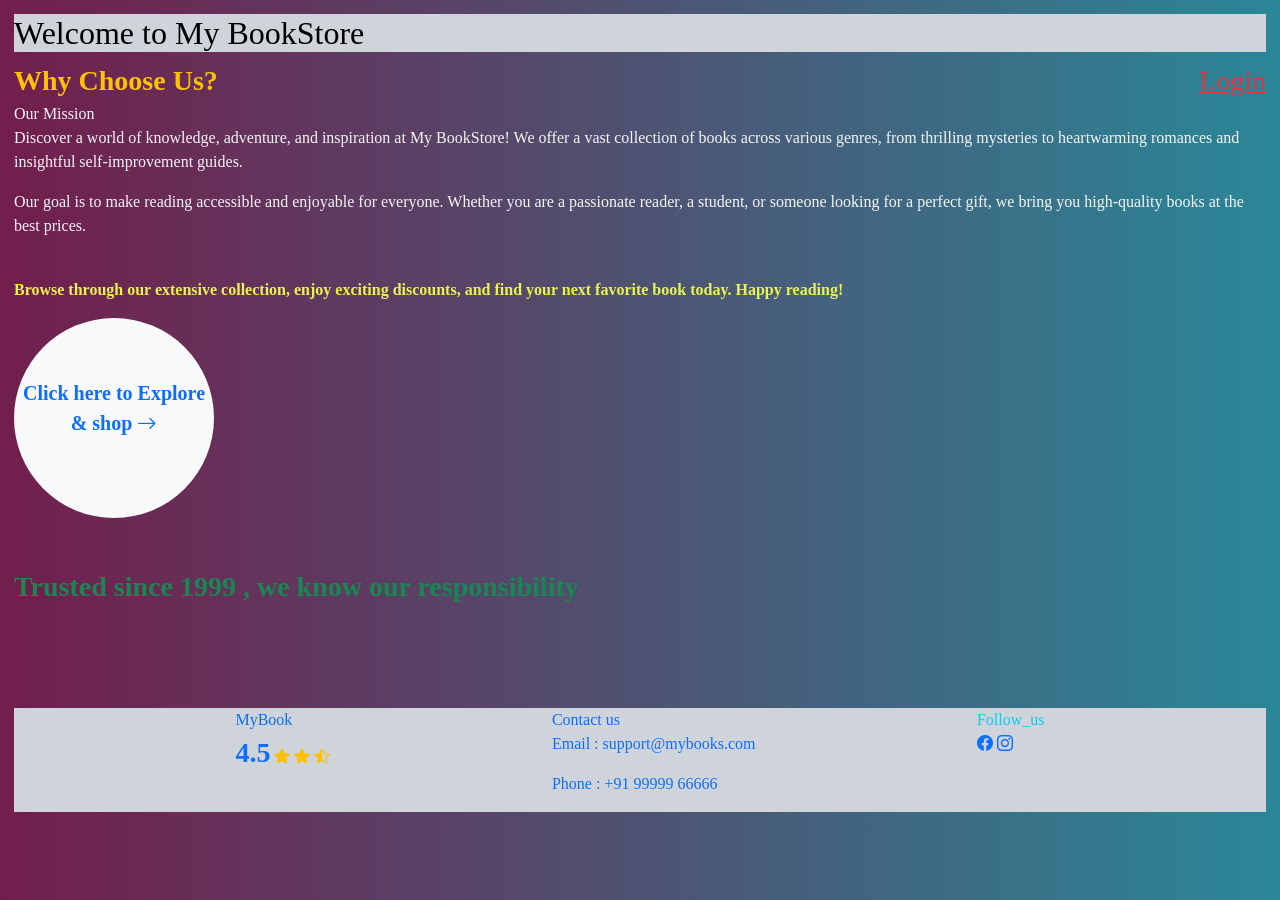
==== index.html @ 2b71cd0b "update index" ====
<!DOCTYPE html>
<html lang="en">
<head>
    <meta charset="UTF-8">
    <meta name="viewport" content="width=device-width, initial-scale=1.0">
    <title>Document</title>
    <link href="https://cdn.jsdelivr.net/npm/bootstrap@5.3.3/dist/css/bootstrap.min.css" rel="stylesheet" integrity="sha384-QWTKZyjpPEjISv5WaRU9OFeRpok6YctnYmDr5pNlyT2bRjXh0JMhjY6hW+ALEwIH" crossorigin="anonymous">
    <link rel="stylesheet" href="https://cdn.jsdelivr.net/npm/bootstrap-icons@1.11.3/font/bootstrap-icons.min.css">

    <style type="text/css">
        *{
            font-family: 'Times New Roman', Times, serif;
            margin: 0px;
            padding: 0px; 
        }

        body{
            background: linear-gradient(to right, #721e4c, #2a8798);
            margin: 10px;
            padding: 4px;
            color: whitesmoke;
        }

        .positioning{
            display: flex;
            flex-direction: row;
            justify-content: space-between;
        }

        /*Now applying media Queries*/
        @media screen and (max-width:768){
            body{
                font-size: 12px;
            }
        }
        
    </style>
</head>
<body>
    <header class="header bg-dark">
        <h2 class="heading bg-dark-subtle text-bg-light">
            Welcome to My BookStore
        </h2>
    </header>

    <div class="positioning">
        <div class="text-warning fw-bold fs-3">
            Why Choose Us?
        </div>
        <div class="text-danger fs-3">
            <a href="book_login.html" class="text-danger">Login</a>
        </div>
    </div>

    <main>
        <div>
            Our Mission
        </div>
        <p>
            Discover a world of knowledge, adventure, and inspiration at My BookStore! We offer a vast collection of books across various genres, from thrilling mysteries to heartwarming romances and insightful self-improvement guides.
        </p>

        <p>
            Our goal is to make reading accessible and enjoyable for everyone. Whether you are a passionate reader, a student, or someone looking for a perfect gift, we bring you high-quality books at the best prices.
        </p>

        <p style="color: rgb(235, 243, 79); font-weight: bold; margin-top: 40px;">
            Browse through our extensive collection, enjoy exciting discounts, and find your next favorite book today. Happy reading!
        </p>

        <div class="fw-bold fs-5 d-flex justify-content-center bg-light" style=" height:200px; width:200px; border-radius:200px; text-align:center; ">
            <a href="book_showcase.html" style="text-decoration: none; justify-content:center; text-align:center; margin-top: 60px;">Click here to Explore & shop <span class="bi bi-arrow-right"></span></a>
        </div>
        
    </main>

    <div class="quote fw-bold fs-3 text-success mt-5">
        Trusted since 1999 , we know our responsibility
    </div>

    <footer class="foot bg-dark-subtle text-primary d-flex justify-content-evenly" style="margin-top: 100px;">

        <div>
            <div>MyBook</div>
            <div class="">
                <span class="fw-bold fs-3 text-primary">4.5</span>
                <span class="bi bi-star-fill text-warning"></span>
                <span class="bi bi-star-fill text-warning"></span>
                <span class="bi bi-star-half text-warning"></span>
            </div>
        </div>

        <div>
            <div>Contact us</div>
            <p>Email : support@mybooks.com</p>
            <p>Phone : +91 99999 66666</p>
        </div>

        <div>
            <div class="text-info">Follow_us</div>
            <div>
                <span class="bi bi-facebook"> </span>
                <span class="bi bi-instagram"> </span>
            </div>
        </div>

    </footer>
    
</body>
</html>
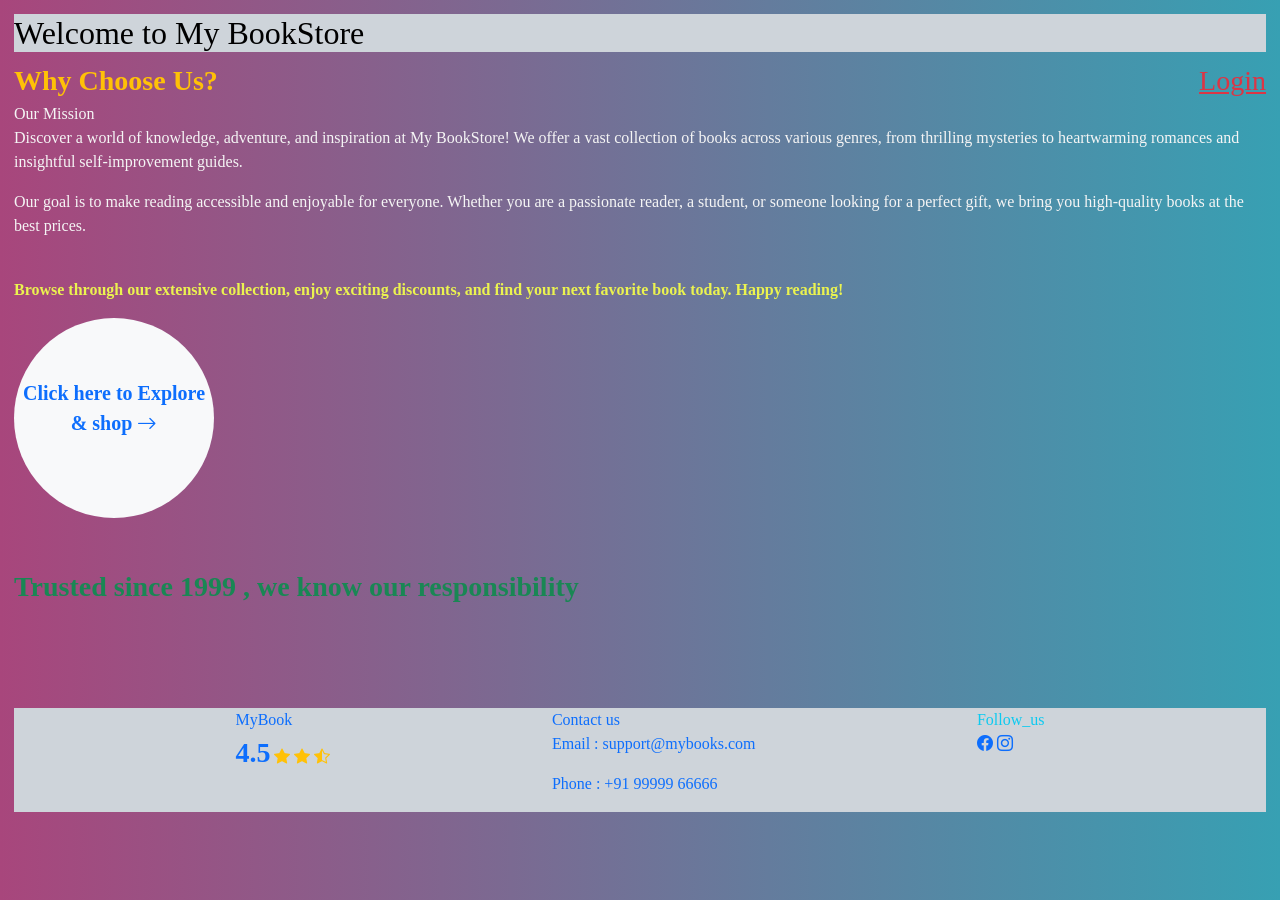
==== commit 99cdafd0: "updating all colors" ====
--- a/index.html
+++ b/index.html
@@ -15,11 +15,12 @@
         }
 
         body{
-            background: linear-gradient(to right, #721e4c, #2a8798);
+            background: linear-gradient(to right, #a8467c, #37a0b3);
             margin: 10px;
             padding: 4px;
             color: whitesmoke;
         }
+        
 
         .positioning{
             display: flex;
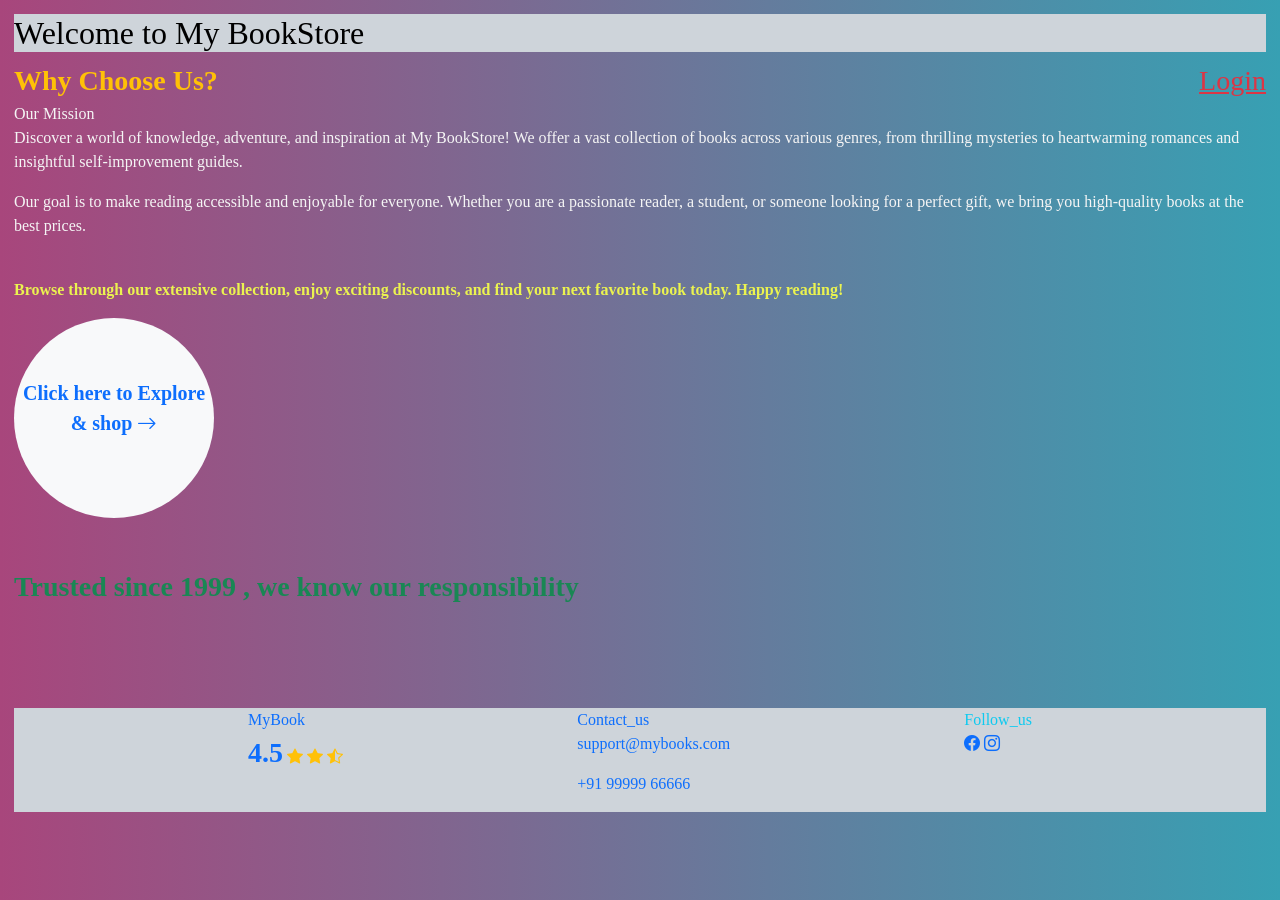
==== commit 47b0e9aa: "changing book details styles and footer styling" ====
--- a/index.html
+++ b/index.html
@@ -33,7 +33,11 @@
             body{
                 font-size: 12px;
             }
+            footer{
+                font-size: 12px;
+            }
         }
+        
         
     </style>
 </head>
@@ -92,9 +96,9 @@
         </div>
 
         <div>
-            <div>Contact us</div>
-            <p>Email : support@mybooks.com</p>
-            <p>Phone : +91 99999 66666</p>
+            <div>Contact_us</div>
+            <p>support@mybooks.com</p>
+            <p>+91 99999 66666</p>
         </div>
 
         <div>
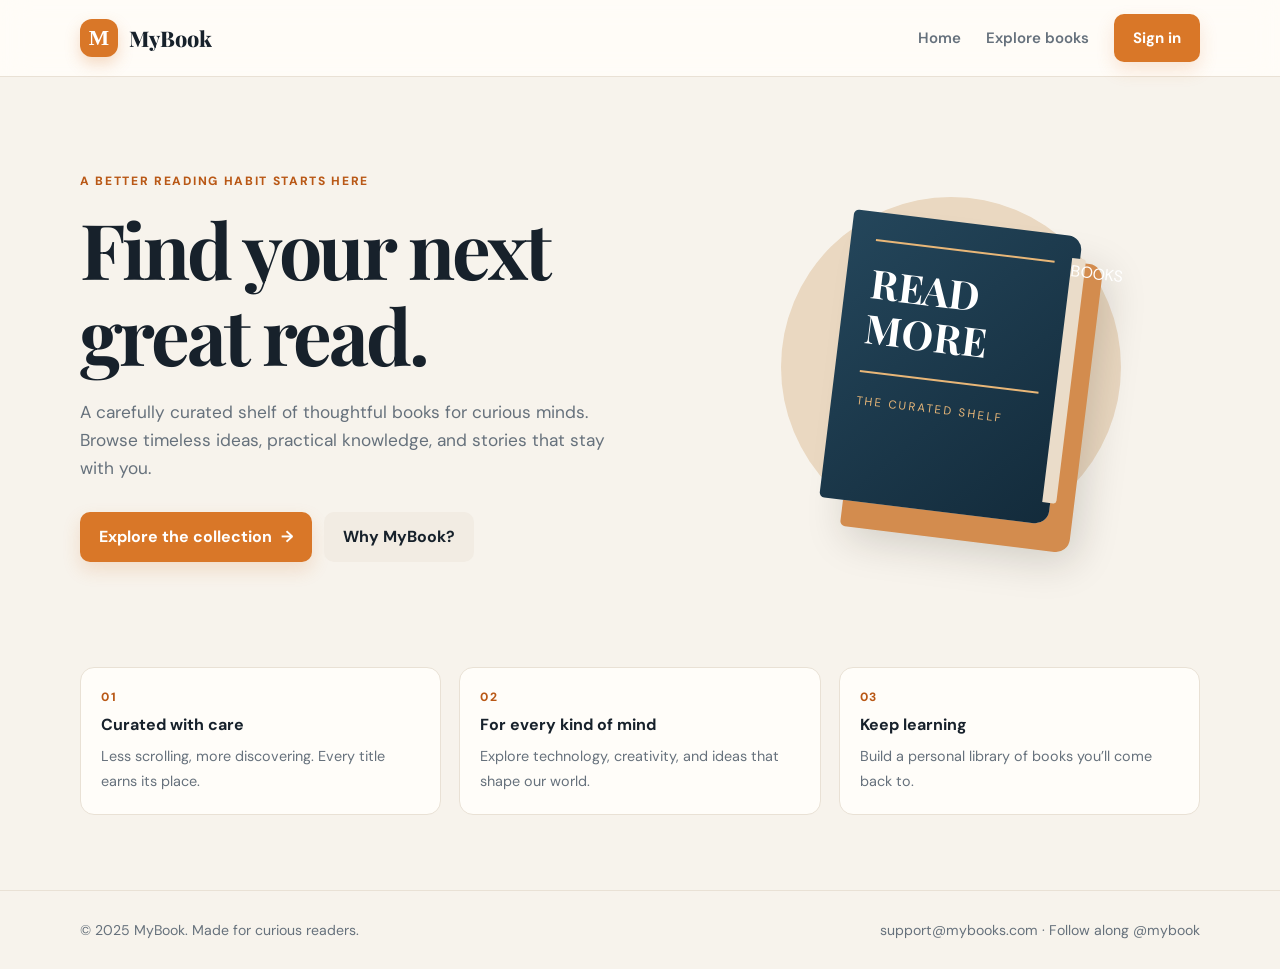
==== commit 933e2465: "refactor: extract CSS into styles.css and update page templates" ====
--- a/index.html
+++ b/index.html
@@ -1,115 +1,10 @@
-<!DOCTYPE html>
-<html lang="en">
-<head>
-    <meta charset="UTF-8">
-    <meta name="viewport" content="width=device-width, initial-scale=1.0">
-    <title>Document</title>
-    <link href="https://cdn.jsdelivr.net/npm/bootstrap@5.3.3/dist/css/bootstrap.min.css" rel="stylesheet" integrity="sha384-QWTKZyjpPEjISv5WaRU9OFeRpok6YctnYmDr5pNlyT2bRjXh0JMhjY6hW+ALEwIH" crossorigin="anonymous">
-    <link rel="stylesheet" href="https://cdn.jsdelivr.net/npm/bootstrap-icons@1.11.3/font/bootstrap-icons.min.css">
-
-    <style type="text/css">
-        *{
-            font-family: 'Times New Roman', Times, serif;
-            margin: 0px;
-            padding: 0px; 
-        }
-
-        body{
-            background: linear-gradient(to right, #a8467c, #37a0b3);
-            margin: 10px;
-            padding: 4px;
-            color: whitesmoke;
-        }
-        
-
-        .positioning{
-            display: flex;
-            flex-direction: row;
-            justify-content: space-between;
-        }
-
-        /*Now applying media Queries*/
-        @media screen and (max-width:768){
-            body{
-                font-size: 12px;
-            }
-            footer{
-                font-size: 12px;
-            }
-        }
-        
-        
-    </style>
-</head>
+<!doctype html>
+<html lang="en"><head><meta charset="UTF-8"><meta name="viewport" content="width=device-width, initial-scale=1.0"><title>MyBook — stories worth keeping</title><link rel="stylesheet" href="styles.css"></head>
 <body>
-    <header class="header bg-dark">
-        <h2 class="heading bg-dark-subtle text-bg-light">
-            Welcome to My BookStore
-        </h2>
-    </header>
-
-    <div class="positioning">
-        <div class="text-warning fw-bold fs-3">
-            Why Choose Us?
-        </div>
-        <div class="text-danger fs-3">
-            <a href="book_login.html" class="text-danger">Login</a>
-        </div>
-    </div>
-
-    <main>
-        <div>
-            Our Mission
-        </div>
-        <p>
-            Discover a world of knowledge, adventure, and inspiration at My BookStore! We offer a vast collection of books across various genres, from thrilling mysteries to heartwarming romances and insightful self-improvement guides.
-        </p>
-
-        <p>
-            Our goal is to make reading accessible and enjoyable for everyone. Whether you are a passionate reader, a student, or someone looking for a perfect gift, we bring you high-quality books at the best prices.
-        </p>
-
-        <p style="color: rgb(235, 243, 79); font-weight: bold; margin-top: 40px;">
-            Browse through our extensive collection, enjoy exciting discounts, and find your next favorite book today. Happy reading!
-        </p>
-
-        <div class="fw-bold fs-5 d-flex justify-content-center bg-light" style=" height:200px; width:200px; border-radius:200px; text-align:center; ">
-            <a href="book_showcase.html" style="text-decoration: none; justify-content:center; text-align:center; margin-top: 60px;">Click here to Explore & shop <span class="bi bi-arrow-right"></span></a>
-        </div>
-        
-    </main>
-
-    <div class="quote fw-bold fs-3 text-success mt-5">
-        Trusted since 1999 , we know our responsibility
-    </div>
-
-    <footer class="foot bg-dark-subtle text-primary d-flex justify-content-evenly" style="margin-top: 100px;">
-
-        <div>
-            <div>MyBook</div>
-            <div class="">
-                <span class="fw-bold fs-3 text-primary">4.5</span>
-                <span class="bi bi-star-fill text-warning"></span>
-                <span class="bi bi-star-fill text-warning"></span>
-                <span class="bi bi-star-half text-warning"></span>
-            </div>
-        </div>
-
-        <div>
-            <div>Contact_us</div>
-            <p>support@mybooks.com</p>
-            <p>+91 99999 66666</p>
-        </div>
-
-        <div>
-            <div class="text-info">Follow_us</div>
-            <div>
-                <span class="bi bi-facebook"> </span>
-                <span class="bi bi-instagram"> </span>
-            </div>
-        </div>
-
-    </footer>
-    
-</body>
-</html>+<header class="site-header"><div class="nav-wrap"><a class="brand" href="index.html"><span class="brand-mark">M</span> MyBook</a><nav class="nav-links"><a href="index.html">Home</a><a href="book_showcase.html">Explore books</a><a href="book_login.html" class="btn btn-primary">Sign in</a></nav></div></header>
+<main class="page-shell">
+  <section class="hero"><div><div class="eyebrow">A better reading habit starts here</div><h1>Find your next great read.</h1><p>A carefully curated shelf of thoughtful books for curious minds. Browse timeless ideas, practical knowledge, and stories that stay with you.</p><div class="hero-actions"><a class="btn btn-primary" href="book_showcase.html">Explore the collection <span>→</span></a><a class="btn btn-quiet" href="#why">Why MyBook?</a></div></div><div class="hero-art" aria-label="Decorative book illustration"><div class="hero-book"><h2>READ<br>MORE</h2><p>THE CURATED SHELF</p></div></div></section>
+  <section id="why" class="feature-row"><div class="feature"><div class="eyebrow">01</div><strong>Curated with care</strong><span>Less scrolling, more discovering. Every title earns its place.</span></div><div class="feature"><div class="eyebrow">02</div><strong>For every kind of mind</strong><span>Explore technology, creativity, and ideas that shape our world.</span></div><div class="feature"><div class="eyebrow">03</div><strong>Keep learning</strong><span>Build a personal library of books you’ll come back to.</span></div></section>
+</main>
+<footer class="site-footer"><div class="page-shell footer-wrap"><span>© 2025 MyBook. Made for curious readers.</span><span>support@mybooks.com · Follow along @mybook</span></div></footer>
+</body></html>
--- a/styles.css
+++ b/styles.css
@@ -0,0 +1,77 @@
+@import url('https://fonts.googleapis.com/css2?family=DM+Sans:wght@400;500;600;700&family=Playfair+Display:wght@600;700;800&display=swap');
+
+:root { --ink:#17212b; --muted:#66717c; --cream:#f7f3ec; --paper:#fffdf9; --line:#e9e1d5; --amber:#d97728; --amber-dark:#b95816; --navy:#183044; --shadow:0 18px 55px rgba(35,30,24,.11); }
+* { box-sizing:border-box; }
+html { scroll-behavior:smooth; }
+body { margin:0; color:var(--ink); background:var(--cream); font-family:'DM Sans',sans-serif; line-height:1.6; }
+a { color:inherit; text-decoration:none; }
+.site-header { background:rgba(255,253,249,.9); border-bottom:1px solid var(--line); position:sticky; top:0; z-index:10; backdrop-filter:blur(14px); }
+.nav-wrap { width:min(1120px, calc(100% - 40px)); min-height:76px; margin:auto; display:flex; align-items:center; justify-content:space-between; gap:28px; }
+.brand { display:flex; align-items:center; gap:11px; font-family:'Playfair Display',serif; font-size:1.35rem; font-weight:800; }
+.brand-mark { width:38px; height:38px; display:grid; place-items:center; border-radius:12px; color:#fff; background:var(--amber); font-family:serif; font-size:1.35rem; box-shadow:0 7px 15px rgba(217,119,40,.25); }
+.nav-links { display:flex; align-items:center; gap:25px; color:var(--muted); font-size:.94rem; font-weight:600; }
+.nav-links a:hover { color:var(--amber-dark); }
+.btn { display:inline-flex; align-items:center; justify-content:center; gap:9px; border:0; border-radius:10px; padding:12px 19px; font-weight:700; cursor:pointer; transition:.2s ease; }
+.btn-primary { background:var(--amber); color:#fff; box-shadow:0 8px 18px rgba(217,119,40,.18); }
+.btn-primary:hover { background:var(--amber-dark); transform:translateY(-2px); }
+.btn-quiet { background:#f2ece3; color:var(--ink); }
+.page-shell { width:min(1120px, calc(100% - 40px)); margin:auto; }
+.eyebrow { color:var(--amber-dark); text-transform:uppercase; letter-spacing:.14em; font-size:.75rem; font-weight:800; }
+h1,h2,h3 { font-family:'Playfair Display',serif; line-height:1.12; margin:0; }
+.hero { display:grid; grid-template-columns:1.05fr .95fr; align-items:center; gap:70px; padding:95px 0 80px; }
+.hero h1 { font-size:clamp(2.8rem, 6vw, 5.2rem); max-width:650px; margin:14px 0 22px; letter-spacing:-.04em; }
+.hero p { max-width:545px; color:var(--muted); font-size:1.08rem; }
+.hero-actions { display:flex; gap:12px; margin-top:30px; flex-wrap:wrap; }
+.hero-art { position:relative; min-height:390px; display:grid; place-items:center; }
+.hero-art::before { content:''; position:absolute; width:340px; height:340px; border-radius:50%; background:#ead8c1; }
+.hero-book { position:relative; width:230px; height:290px; padding:27px 25px; color:#fff; border-radius:5px 14px 14px 5px; background:linear-gradient(135deg,#24465b,#132b3b); box-shadow:24px 26px 0 #d38c4e, 30px 35px 42px rgba(31,25,18,.18); transform:rotate(7deg); }
+.hero-book::after { content:'BOOKS'; position:absolute; right:-6px; top:22px; bottom:22px; width:14px; background:#eadcc9; border-radius:0 3px 3px 0; }
+.hero-book h2 { font-size:2.5rem; border-top:2px solid #e9b778; border-bottom:2px solid #e9b778; padding:20px 0; }
+.hero-book p { color:#e9b778; font-size:.72rem; letter-spacing:.18em; margin-top:20px; }
+.feature-row { display:grid; grid-template-columns:repeat(3,1fr); gap:18px; padding:25px 0 75px; }
+.feature { padding:20px; border:1px solid var(--line); border-radius:14px; background:var(--paper); }
+.feature strong { display:block; margin:5px 0; }
+.feature span { color:var(--muted); font-size:.9rem; }
+.section-head { display:flex; justify-content:space-between; align-items:end; gap:20px; margin:64px 0 24px; }
+.section-head h1,.section-head h2 { font-size:clamp(2rem,4vw,3rem); }
+.section-head p { margin:0; color:var(--muted); }
+.books-grid { display:grid; grid-template-columns:repeat(3,1fr); gap:22px; padding-bottom:75px; }
+.book-card { background:var(--paper); border:1px solid var(--line); border-radius:16px; overflow:hidden; transition:.25s ease; box-shadow:0 5px 18px rgba(35,30,24,.03); }
+.book-card:hover { transform:translateY(-7px); box-shadow:var(--shadow); }
+.cover { height:285px; padding:15px; background:#e9dfd1; }
+.cover img { width:100%; height:100%; object-fit:cover; border-radius:9px; }
+.book-info { padding:20px; }
+.book-info h2 { font-size:1.25rem; margin:8px 0; }
+.book-info p { color:var(--muted); min-height:50px; margin:0 0 18px; font-size:.9rem; }
+.book-meta { color:var(--amber-dark); font-size:.77rem; text-transform:uppercase; letter-spacing:.1em; font-weight:800; }
+.site-footer { padding:28px 0; border-top:1px solid var(--line); color:var(--muted); font-size:.88rem; }
+.footer-wrap { display:flex; justify-content:space-between; gap:20px; }
+.detail-wrap { padding:55px 0 80px; }
+.detail-card { display:grid; grid-template-columns:300px 1fr; gap:55px; background:var(--paper); border:1px solid var(--line); border-radius:20px; padding:38px; box-shadow:var(--shadow); }
+.detail-cover { width:100%; height:390px; object-fit:cover; border-radius:10px; box-shadow:12px 15px 25px rgba(35,30,24,.15); }
+.detail-content h1 { font-size:clamp(2rem,4vw,3.5rem); margin:10px 0 15px; }
+.detail-content > p { color:var(--muted); }
+.facts { display:grid; grid-template-columns:repeat(2,1fr); gap:12px; margin:25px 0; }
+.fact { background:#f7f1e8; border-radius:10px; padding:12px 14px; font-size:.9rem; }
+.fact b { display:block; color:var(--amber-dark); font-size:.72rem; text-transform:uppercase; letter-spacing:.1em; }
+.detail-list { margin-top:28px; border-top:1px solid var(--line); }
+details { padding:17px 0; border-bottom:1px solid var(--line); }
+summary { cursor:pointer; font-weight:700; }
+details p, details div { color:var(--muted); margin:10px 0 0; }
+.feedback { margin-top:28px; padding-top:25px; border-top:1px solid var(--line); }
+label { display:block; font-size:.83rem; font-weight:700; margin:12px 0 5px; }
+input,textarea { width:100%; padding:12px 13px; color:var(--ink); border:1px solid var(--line); border-radius:9px; background:#fff; font:inherit; }
+textarea { min-height:100px; resize:vertical; }
+.login-page { min-height:100vh; display:grid; grid-template-columns:1fr 1fr; }
+.login-art { padding:65px; display:flex; flex-direction:column; justify-content:space-between; color:#fff; background:var(--navy); }
+.login-art h1 { max-width:460px; font-size:clamp(2.7rem,5vw,5rem); }
+.login-art p { max-width:400px; color:#c2d0d8; }
+.login-quote { color:#e9b778; font-family:'Playfair Display',serif; font-size:1.1rem; }
+.login-panel { display:grid; place-items:center; padding:40px; background:var(--cream); }
+.login-form { width:min(100%,390px); }
+.login-form h1 { font-size:2.4rem; margin:10px 0; }
+.login-form > p { color:var(--muted); margin-bottom:28px; }
+.login-form .btn { width:100%; margin-top:20px; }
+.back-link { color:var(--muted); font-size:.9rem; }
+@media (max-width:800px) { .hero { grid-template-columns:1fr; gap:20px; padding:62px 0 35px; } .hero-art { min-height:300px; } .feature-row,.books-grid { grid-template-columns:1fr; } .detail-card { grid-template-columns:1fr; padding:22px; } .detail-cover { height:330px; max-width:300px; } .login-page { grid-template-columns:1fr; } .login-art { min-height:360px; padding:35px 25px; } .login-panel { padding:50px 25px; } }
+@media (max-width:560px) { .page-shell,.nav-wrap { width:min(100% - 28px,1120px); } .nav-links a:not(.btn) { display:none; } .nav-wrap { min-height:66px; } .hero h1 { font-size:3rem; } .hero-art { transform:scale(.85); margin:-20px 0; } .facts { grid-template-columns:1fr; } .footer-wrap { flex-direction:column; } }
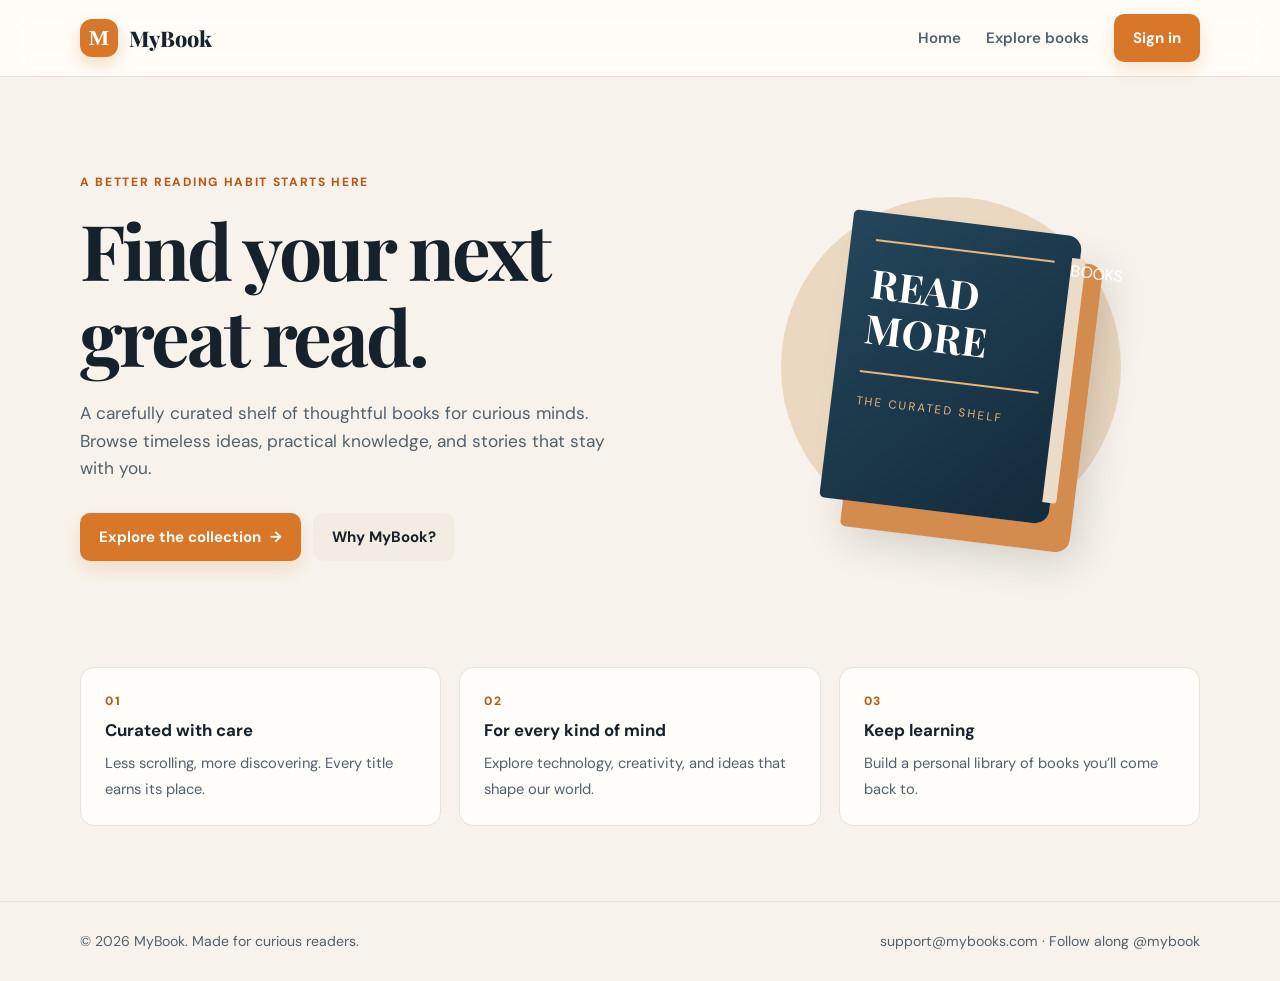
==== commit a7904095: "feat: upgrade BookshowCase to enterprise grade with live search, accessibility, SEO, and toast alert" ====
--- a/index.html
+++ b/index.html
@@ -1,10 +1,86 @@
 <!doctype html>
-<html lang="en"><head><meta charset="UTF-8"><meta name="viewport" content="width=device-width, initial-scale=1.0"><title>MyBook — stories worth keeping</title><link rel="stylesheet" href="styles.css"></head>
+<html lang="en">
+<head>
+  <meta charset="UTF-8">
+  <meta name="viewport" content="width=device-width, initial-scale=1.0">
+  <meta name="description" content="MyBook — A carefully curated shelf of thoughtful books for curious minds. Browse computer science, AI, and technology classics.">
+  <meta name="theme-color" content="#f7f3ec">
+  <!-- Open Graph / Social Media -->
+  <meta property="og:title" content="MyBook — Stories worth keeping">
+  <meta property="og:description" content="A carefully curated shelf of thoughtful books for curious minds. Browse timeless ideas, practical knowledge, and technology classics.">
+  <meta property="og:type" content="website">
+  <meta property="og:image" content="library-book.webp">
+  <!-- Favicon -->
+  <link rel="icon" href="data:image/svg+xml,<svg xmlns='http://www.w3.org/2000/svg' viewBox='0 0 100 100'><rect width='100' height='100' rx='20' fill='%23d97728'/><text x='50' y='70' font-size='65' font-family='serif' font-weight='bold' text-anchor='middle' fill='%23ffffff'>M</text></svg>">
+  <title>MyBook — Stories worth keeping</title>
+  <link rel="stylesheet" href="styles.css">
+  <!-- Structured Data -->
+  <script type="application/ld+json">
+  {
+    "@context": "https://schema.org",
+    "@type": "WebSite",
+    "name": "MyBook",
+    "url": "https://md-shaquib007.github.io/BookshowCase/",
+    "description": "A curated digital shelf for technology and computer science books."
+  }
+  </script>
+</head>
 <body>
-<header class="site-header"><div class="nav-wrap"><a class="brand" href="index.html"><span class="brand-mark">M</span> MyBook</a><nav class="nav-links"><a href="index.html">Home</a><a href="book_showcase.html">Explore books</a><a href="book_login.html" class="btn btn-primary">Sign in</a></nav></div></header>
-<main class="page-shell">
-  <section class="hero"><div><div class="eyebrow">A better reading habit starts here</div><h1>Find your next great read.</h1><p>A carefully curated shelf of thoughtful books for curious minds. Browse timeless ideas, practical knowledge, and stories that stay with you.</p><div class="hero-actions"><a class="btn btn-primary" href="book_showcase.html">Explore the collection <span>→</span></a><a class="btn btn-quiet" href="#why">Why MyBook?</a></div></div><div class="hero-art" aria-label="Decorative book illustration"><div class="hero-book"><h2>READ<br>MORE</h2><p>THE CURATED SHELF</p></div></div></section>
-  <section id="why" class="feature-row"><div class="feature"><div class="eyebrow">01</div><strong>Curated with care</strong><span>Less scrolling, more discovering. Every title earns its place.</span></div><div class="feature"><div class="eyebrow">02</div><strong>For every kind of mind</strong><span>Explore technology, creativity, and ideas that shape our world.</span></div><div class="feature"><div class="eyebrow">03</div><strong>Keep learning</strong><span>Build a personal library of books you’ll come back to.</span></div></section>
-</main>
-<footer class="site-footer"><div class="page-shell footer-wrap"><span>© 2025 MyBook. Made for curious readers.</span><span>support@mybooks.com · Follow along @mybook</span></div></footer>
-</body></html>
+  <header class="site-header">
+    <div class="nav-wrap">
+      <a class="brand" href="index.html"><span class="brand-mark">M</span> MyBook</a>
+      <button class="menu-toggle" aria-label="Toggle Navigation Menu" aria-expanded="false" onclick="document.querySelector('.nav-links').classList.toggle('active')">☰</button>
+      <nav class="nav-links" aria-label="Main navigation">
+        <a href="index.html">Home</a>
+        <a href="book_showcase.html">Explore books</a>
+        <a href="book_login.html" class="btn btn-primary">Sign in</a>
+      </nav>
+    </div>
+  </header>
+
+  <main class="page-shell">
+    <section class="hero">
+      <div>
+        <div class="eyebrow">A better reading habit starts here</div>
+        <h1>Find your next great read.</h1>
+        <p>A carefully curated shelf of thoughtful books for curious minds. Browse timeless ideas, practical knowledge, and stories that stay with you.</p>
+        <div class="hero-actions">
+          <a class="btn btn-primary" href="book_showcase.html">Explore the collection <span aria-hidden="true">→</span></a>
+          <a class="btn btn-quiet" href="#why">Why MyBook?</a>
+        </div>
+      </div>
+      <div class="hero-art" aria-label="Decorative book illustration">
+        <div class="hero-book">
+          <h2>READ<br>MORE</h2>
+          <p>THE CURATED SHELF</p>
+        </div>
+      </div>
+    </section>
+
+    <section id="why" class="feature-row" aria-label="Why choose MyBook">
+      <article class="feature">
+        <div class="eyebrow">01</div>
+        <strong>Curated with care</strong>
+        <span>Less scrolling, more discovering. Every title earns its place.</span>
+      </article>
+      <article class="feature">
+        <div class="eyebrow">02</div>
+        <strong>For every kind of mind</strong>
+        <span>Explore technology, creativity, and ideas that shape our world.</span>
+      </article>
+      <article class="feature">
+        <div class="eyebrow">03</div>
+        <strong>Keep learning</strong>
+        <span>Build a personal library of books you’ll come back to.</span>
+      </article>
+    </section>
+  </main>
+
+  <footer class="site-footer">
+    <div class="page-shell footer-wrap">
+      <span>© 2026 MyBook. Made for curious readers.</span>
+      <span>support@mybooks.com · Follow along @mybook</span>
+    </div>
+  </footer>
+</body>
+</html>
--- a/styles.css
+++ b/styles.css
@@ -1,77 +1,502 @@
-@import url('https://fonts.googleapis.com/css2?family=DM+Sans:wght@400;500;600;700&family=Playfair+Display:wght@600;700;800&display=swap');
-
-:root { --ink:#17212b; --muted:#66717c; --cream:#f7f3ec; --paper:#fffdf9; --line:#e9e1d5; --amber:#d97728; --amber-dark:#b95816; --navy:#183044; --shadow:0 18px 55px rgba(35,30,24,.11); }
-* { box-sizing:border-box; }
-html { scroll-behavior:smooth; }
-body { margin:0; color:var(--ink); background:var(--cream); font-family:'DM Sans',sans-serif; line-height:1.6; }
-a { color:inherit; text-decoration:none; }
-.site-header { background:rgba(255,253,249,.9); border-bottom:1px solid var(--line); position:sticky; top:0; z-index:10; backdrop-filter:blur(14px); }
-.nav-wrap { width:min(1120px, calc(100% - 40px)); min-height:76px; margin:auto; display:flex; align-items:center; justify-content:space-between; gap:28px; }
-.brand { display:flex; align-items:center; gap:11px; font-family:'Playfair Display',serif; font-size:1.35rem; font-weight:800; }
-.brand-mark { width:38px; height:38px; display:grid; place-items:center; border-radius:12px; color:#fff; background:var(--amber); font-family:serif; font-size:1.35rem; box-shadow:0 7px 15px rgba(217,119,40,.25); }
-.nav-links { display:flex; align-items:center; gap:25px; color:var(--muted); font-size:.94rem; font-weight:600; }
-.nav-links a:hover { color:var(--amber-dark); }
-.btn { display:inline-flex; align-items:center; justify-content:center; gap:9px; border:0; border-radius:10px; padding:12px 19px; font-weight:700; cursor:pointer; transition:.2s ease; }
-.btn-primary { background:var(--amber); color:#fff; box-shadow:0 8px 18px rgba(217,119,40,.18); }
-.btn-primary:hover { background:var(--amber-dark); transform:translateY(-2px); }
-.btn-quiet { background:#f2ece3; color:var(--ink); }
-.page-shell { width:min(1120px, calc(100% - 40px)); margin:auto; }
-.eyebrow { color:var(--amber-dark); text-transform:uppercase; letter-spacing:.14em; font-size:.75rem; font-weight:800; }
-h1,h2,h3 { font-family:'Playfair Display',serif; line-height:1.12; margin:0; }
-.hero { display:grid; grid-template-columns:1.05fr .95fr; align-items:center; gap:70px; padding:95px 0 80px; }
-.hero h1 { font-size:clamp(2.8rem, 6vw, 5.2rem); max-width:650px; margin:14px 0 22px; letter-spacing:-.04em; }
-.hero p { max-width:545px; color:var(--muted); font-size:1.08rem; }
-.hero-actions { display:flex; gap:12px; margin-top:30px; flex-wrap:wrap; }
-.hero-art { position:relative; min-height:390px; display:grid; place-items:center; }
-.hero-art::before { content:''; position:absolute; width:340px; height:340px; border-radius:50%; background:#ead8c1; }
-.hero-book { position:relative; width:230px; height:290px; padding:27px 25px; color:#fff; border-radius:5px 14px 14px 5px; background:linear-gradient(135deg,#24465b,#132b3b); box-shadow:24px 26px 0 #d38c4e, 30px 35px 42px rgba(31,25,18,.18); transform:rotate(7deg); }
-.hero-book::after { content:'BOOKS'; position:absolute; right:-6px; top:22px; bottom:22px; width:14px; background:#eadcc9; border-radius:0 3px 3px 0; }
-.hero-book h2 { font-size:2.5rem; border-top:2px solid #e9b778; border-bottom:2px solid #e9b778; padding:20px 0; }
-.hero-book p { color:#e9b778; font-size:.72rem; letter-spacing:.18em; margin-top:20px; }
-.feature-row { display:grid; grid-template-columns:repeat(3,1fr); gap:18px; padding:25px 0 75px; }
-.feature { padding:20px; border:1px solid var(--line); border-radius:14px; background:var(--paper); }
-.feature strong { display:block; margin:5px 0; }
-.feature span { color:var(--muted); font-size:.9rem; }
-.section-head { display:flex; justify-content:space-between; align-items:end; gap:20px; margin:64px 0 24px; }
-.section-head h1,.section-head h2 { font-size:clamp(2rem,4vw,3rem); }
-.section-head p { margin:0; color:var(--muted); }
-.books-grid { display:grid; grid-template-columns:repeat(3,1fr); gap:22px; padding-bottom:75px; }
-.book-card { background:var(--paper); border:1px solid var(--line); border-radius:16px; overflow:hidden; transition:.25s ease; box-shadow:0 5px 18px rgba(35,30,24,.03); }
-.book-card:hover { transform:translateY(-7px); box-shadow:var(--shadow); }
-.cover { height:285px; padding:15px; background:#e9dfd1; }
-.cover img { width:100%; height:100%; object-fit:cover; border-radius:9px; }
-.book-info { padding:20px; }
-.book-info h2 { font-size:1.25rem; margin:8px 0; }
-.book-info p { color:var(--muted); min-height:50px; margin:0 0 18px; font-size:.9rem; }
-.book-meta { color:var(--amber-dark); font-size:.77rem; text-transform:uppercase; letter-spacing:.1em; font-weight:800; }
-.site-footer { padding:28px 0; border-top:1px solid var(--line); color:var(--muted); font-size:.88rem; }
-.footer-wrap { display:flex; justify-content:space-between; gap:20px; }
-.detail-wrap { padding:55px 0 80px; }
-.detail-card { display:grid; grid-template-columns:300px 1fr; gap:55px; background:var(--paper); border:1px solid var(--line); border-radius:20px; padding:38px; box-shadow:var(--shadow); }
-.detail-cover { width:100%; height:390px; object-fit:cover; border-radius:10px; box-shadow:12px 15px 25px rgba(35,30,24,.15); }
-.detail-content h1 { font-size:clamp(2rem,4vw,3.5rem); margin:10px 0 15px; }
-.detail-content > p { color:var(--muted); }
-.facts { display:grid; grid-template-columns:repeat(2,1fr); gap:12px; margin:25px 0; }
-.fact { background:#f7f1e8; border-radius:10px; padding:12px 14px; font-size:.9rem; }
-.fact b { display:block; color:var(--amber-dark); font-size:.72rem; text-transform:uppercase; letter-spacing:.1em; }
-.detail-list { margin-top:28px; border-top:1px solid var(--line); }
-details { padding:17px 0; border-bottom:1px solid var(--line); }
-summary { cursor:pointer; font-weight:700; }
-details p, details div { color:var(--muted); margin:10px 0 0; }
-.feedback { margin-top:28px; padding-top:25px; border-top:1px solid var(--line); }
-label { display:block; font-size:.83rem; font-weight:700; margin:12px 0 5px; }
-input,textarea { width:100%; padding:12px 13px; color:var(--ink); border:1px solid var(--line); border-radius:9px; background:#fff; font:inherit; }
-textarea { min-height:100px; resize:vertical; }
-.login-page { min-height:100vh; display:grid; grid-template-columns:1fr 1fr; }
-.login-art { padding:65px; display:flex; flex-direction:column; justify-content:space-between; color:#fff; background:var(--navy); }
-.login-art h1 { max-width:460px; font-size:clamp(2.7rem,5vw,5rem); }
-.login-art p { max-width:400px; color:#c2d0d8; }
-.login-quote { color:#e9b778; font-family:'Playfair Display',serif; font-size:1.1rem; }
-.login-panel { display:grid; place-items:center; padding:40px; background:var(--cream); }
-.login-form { width:min(100%,390px); }
-.login-form h1 { font-size:2.4rem; margin:10px 0; }
-.login-form > p { color:var(--muted); margin-bottom:28px; }
-.login-form .btn { width:100%; margin-top:20px; }
-.back-link { color:var(--muted); font-size:.9rem; }
-@media (max-width:800px) { .hero { grid-template-columns:1fr; gap:20px; padding:62px 0 35px; } .hero-art { min-height:300px; } .feature-row,.books-grid { grid-template-columns:1fr; } .detail-card { grid-template-columns:1fr; padding:22px; } .detail-cover { height:330px; max-width:300px; } .login-page { grid-template-columns:1fr; } .login-art { min-height:360px; padding:35px 25px; } .login-panel { padding:50px 25px; } }
-@media (max-width:560px) { .page-shell,.nav-wrap { width:min(100% - 28px,1120px); } .nav-links a:not(.btn) { display:none; } .nav-wrap { min-height:66px; } .hero h1 { font-size:3rem; } .hero-art { transform:scale(.85); margin:-20px 0; } .facts { grid-template-columns:1fr; } .footer-wrap { flex-direction:column; } }
+@import url('https://fonts.googleapis.com/css2?family=DM+Sans:ital,wght@0,400;0,500;0,600;0,700;1,400&family=Playfair+Display:wght@600;700;800&display=swap');
+
+:root {
+  --ink: #17212b;
+  --muted: #52606d;
+  --cream: #f7f3ec;
+  --paper: #fffdf9;
+  --line: #e9e1d5;
+  --amber: #d97728;
+  --amber-dark: #b95816;
+  --navy: #183044;
+  --green: #2e7d32;
+  --shadow: 0 18px 55px rgba(35, 30, 24, .11);
+  --focus-ring: 0 0 0 3px rgba(217, 119, 40, .35);
+}
+
+* { box-sizing: border-box; }
+html { scroll-behavior: smooth; }
+body {
+  margin: 0;
+  color: var(--ink);
+  background: var(--cream);
+  font-family: 'DM Sans', system-ui, -apple-system, sans-serif;
+  line-height: 1.6;
+  -webkit-font-smoothing: antialiased;
+}
+
+a { color: inherit; text-decoration: none; }
+a:focus-visible, button:focus-visible, input:focus-visible, textarea:focus-visible {
+  outline: none;
+  box-shadow: var(--focus-ring);
+  border-radius: 6px;
+}
+
+/* Header & Nav */
+.site-header {
+  background: rgba(255, 253, 249, .92);
+  border-bottom: 1px solid var(--line);
+  position: sticky;
+  top: 0;
+  z-index: 100;
+  backdrop-filter: blur(14px);
+}
+
+.nav-wrap {
+  width: min(1120px, calc(100% - 40px));
+  min-height: 76px;
+  margin: auto;
+  display: flex;
+  align-items: center;
+  justify-content: space-between;
+  gap: 28px;
+}
+
+.brand {
+  display: flex;
+  align-items: center;
+  gap: 11px;
+  font-family: 'Playfair Display', serif;
+  font-size: 1.35rem;
+  font-weight: 800;
+}
+
+.brand-mark {
+  width: 38px;
+  height: 38px;
+  display: grid;
+  place-items: center;
+  border-radius: 12px;
+  color: #fff;
+  background: var(--amber);
+  font-family: serif;
+  font-size: 1.35rem;
+  box-shadow: 0 7px 15px rgba(217, 119, 40, .25);
+}
+
+.nav-links {
+  display: flex;
+  align-items: center;
+  gap: 25px;
+  color: var(--muted);
+  font-size: .94rem;
+  font-weight: 600;
+}
+
+.nav-links a:hover { color: var(--amber-dark); }
+
+/* Mobile Menu Button */
+.menu-toggle {
+  display: none;
+  background: transparent;
+  border: 1px solid var(--line);
+  border-radius: 8px;
+  padding: 8px 12px;
+  font-size: 1.2rem;
+  cursor: pointer;
+  color: var(--ink);
+}
+
+/* Buttons */
+.btn {
+  display: inline-flex;
+  align-items: center;
+  justify-content: center;
+  gap: 9px;
+  border: 0;
+  border-radius: 10px;
+  padding: 12px 19px;
+  font-size: .94rem;
+  font-weight: 700;
+  cursor: pointer;
+  transition: all .2s ease;
+}
+
+.btn-primary {
+  background: var(--amber);
+  color: #fff;
+  box-shadow: 0 8px 18px rgba(217, 119, 40, .18);
+}
+
+.btn-primary:hover {
+  background: var(--amber-dark);
+  transform: translateY(-2px);
+}
+
+.btn-quiet {
+  background: #f2ece3;
+  color: var(--ink);
+}
+
+.btn-quiet:hover {
+  background: #e6ded3;
+}
+
+/* Main Layout */
+.page-shell {
+  width: min(1120px, calc(100% - 40px));
+  margin: auto;
+}
+
+.eyebrow {
+  color: var(--amber-dark);
+  text-transform: uppercase;
+  letter-spacing: .14em;
+  font-size: .75rem;
+  font-weight: 800;
+}
+
+h1, h2, h3 {
+  font-family: 'Playfair Display', serif;
+  line-height: 1.12;
+  margin: 0;
+}
+
+/* Hero Section */
+.hero {
+  display: grid;
+  grid-template-columns: 1.05fr .95fr;
+  align-items: center;
+  gap: 70px;
+  padding: 95px 0 80px;
+}
+
+.hero h1 {
+  font-size: clamp(2.8rem, 6vw, 5.2rem);
+  max-width: 650px;
+  margin: 14px 0 22px;
+  letter-spacing: -.04em;
+}
+
+.hero p {
+  max-width: 545px;
+  color: var(--muted);
+  font-size: 1.08rem;
+}
+
+.hero-actions {
+  display: flex;
+  gap: 12px;
+  margin-top: 30px;
+  flex-wrap: wrap;
+}
+
+.hero-art {
+  position: relative;
+  min-height: 390px;
+  display: grid;
+  place-items: center;
+}
+
+.hero-art::before {
+  content: '';
+  position: absolute;
+  width: 340px;
+  height: 340px;
+  border-radius: 50%;
+  background: #ead8c1;
+}
+
+.hero-book {
+  position: relative;
+  width: 230px;
+  height: 290px;
+  padding: 27px 25px;
+  color: #fff;
+  border-radius: 5px 14px 14px 5px;
+  background: linear-gradient(135deg, #24465b, #132b3b);
+  box-shadow: 24px 26px 0 #d38c4e, 30px 35px 42px rgba(31, 30, 24, .18);
+  transform: rotate(7deg);
+  transition: transform .3s ease;
+}
+
+.hero-book:hover { transform: rotate(4deg) scale(1.03); }
+
+.hero-book::after {
+  content: 'BOOKS';
+  position: absolute;
+  right: -6px;
+  top: 22px;
+  bottom: 22px;
+  width: 14px;
+  background: #eadcc9;
+  border-radius: 0 3px 3px 0;
+}
+
+.hero-book h2 {
+  font-size: 2.5rem;
+  border-top: 2px solid #e9b778;
+  border-bottom: 2px solid #e9b778;
+  padding: 20px 0;
+}
+
+.hero-book p {
+  color: #e9b778;
+  font-size: .72rem;
+  letter-spacing: .18em;
+  margin-top: 20px;
+}
+
+/* Feature Grid */
+.feature-row {
+  display: grid;
+  grid-template-columns: repeat(3, 1fr);
+  gap: 18px;
+  padding: 25px 0 75px;
+}
+
+.feature {
+  padding: 24px;
+  border: 1px solid var(--line);
+  border-radius: 14px;
+  background: var(--paper);
+  transition: transform .2s ease;
+}
+
+.feature:hover { transform: translateY(-4px); }
+.feature strong { display: block; margin: 6px 0; font-size: 1.05rem; }
+.feature span { color: var(--muted); font-size: .92rem; }
+
+/* Showcase Section */
+.section-head {
+  display: flex;
+  justify-content: space-between;
+  align-items: flex-end;
+  gap: 20px;
+  margin: 64px 0 24px;
+  flex-wrap: wrap;
+}
+
+.section-head h1, .section-head h2 { font-size: clamp(2rem, 4vw, 3rem); }
+.section-head p { margin: 0; color: var(--muted); }
+
+.search-box {
+  width: 100%;
+  max-width: 380px;
+  position: relative;
+}
+
+.search-box input {
+  width: 100%;
+  padding: 12px 18px;
+  border: 1px solid var(--line);
+  border-radius: 10px;
+  background: var(--paper);
+  font-size: .95rem;
+  color: var(--ink);
+}
+
+.books-grid {
+  display: grid;
+  grid-template-columns: repeat(3, 1fr);
+  gap: 22px;
+  padding-bottom: 75px;
+}
+
+.book-card {
+  background: var(--paper);
+  border: 1px solid var(--line);
+  border-radius: 16px;
+  overflow: hidden;
+  transition: transform .25s ease, box-shadow .25s ease;
+  box-shadow: 0 5px 18px rgba(35, 30, 24, .03);
+  display: flex;
+  flex-direction: column;
+}
+
+.book-card:hover {
+  transform: translateY(-7px);
+  box-shadow: var(--shadow);
+}
+
+.cover {
+  height: 285px;
+  padding: 15px;
+  background: #e9dfd1;
+  overflow: hidden;
+}
+
+.cover img {
+  width: 100%;
+  height: 100%;
+  object-fit: cover;
+  border-radius: 9px;
+  transition: transform .3s ease;
+}
+
+.book-card:hover .cover img { transform: scale(1.04); }
+
+.book-info {
+  padding: 20px;
+  display: flex;
+  flex-direction: column;
+  flex: 1;
+}
+
+.book-info h2 { font-size: 1.25rem; margin: 8px 0; }
+.book-info p { color: var(--muted); min-height: 50px; margin: 0 0 18px; font-size: .9rem; flex: 1; }
+.book-meta { color: var(--amber-dark); font-size: .77rem; text-transform: uppercase; letter-spacing: .1em; font-weight: 800; }
+
+/* Book Detail View */
+.detail-wrap { padding: 55px 0 80px; }
+.detail-card {
+  display: grid;
+  grid-template-columns: 300px 1fr;
+  gap: 55px;
+  background: var(--paper);
+  border: 1px solid var(--line);
+  border-radius: 20px;
+  padding: 38px;
+  box-shadow: var(--shadow);
+}
+
+.detail-cover {
+  width: 100%;
+  height: 390px;
+  object-fit: cover;
+  border-radius: 10px;
+  box-shadow: 12px 15px 25px rgba(35, 30, 24, .15);
+}
+
+.detail-content h1 { font-size: clamp(2rem, 4vw, 3.5rem); margin: 10px 0 15px; }
+.detail-content > p { color: var(--muted); font-size: 1.05rem; }
+
+.facts {
+  display: grid;
+  grid-template-columns: repeat(2, 1fr);
+  gap: 12px;
+  margin: 25px 0;
+}
+
+.fact {
+  background: #f7f1e8;
+  border-radius: 10px;
+  padding: 12px 14px;
+  font-size: .9rem;
+}
+
+.fact b {
+  display: block;
+  color: var(--amber-dark);
+  font-size: .72rem;
+  text-transform: uppercase;
+  letter-spacing: .1em;
+}
+
+.detail-list { margin-top: 28px; border-top: 1px solid var(--line); }
+details { padding: 17px 0; border-bottom: 1px solid var(--line); }
+summary { cursor: pointer; font-weight: 700; font-size: 1.05rem; outline: none; }
+details p, details div { color: var(--muted); margin: 10px 0 0; }
+
+/* Feedback Form */
+.feedback { margin-top: 28px; padding-top: 25px; border-top: 1px solid var(--line); }
+label { display: block; font-size: .83rem; font-weight: 700; margin: 14px 0 5px; }
+input, textarea {
+  width: 100%;
+  padding: 12px 14px;
+  color: var(--ink);
+  border: 1px solid var(--line);
+  border-radius: 9px;
+  background: #fff;
+  font: inherit;
+  transition: border-color .2s ease;
+}
+
+textarea { min-height: 100px; resize: vertical; }
+input:focus, textarea:focus { border-color: var(--amber); }
+
+/* Toast Notification */
+.toast-notice {
+  position: fixed;
+  bottom: 24px;
+  right: 24px;
+  background: var(--navy);
+  color: #fff;
+  padding: 14px 22px;
+  border-radius: 10px;
+  box-shadow: 0 10px 30px rgba(0, 0, 0, .25);
+  display: flex;
+  align-items: center;
+  gap: 12px;
+  z-index: 1000;
+  animation: slideUp .3s ease;
+}
+
+@keyframes slideUp {
+  from { transform: translateY(100%); opacity: 0; }
+  to { transform: translateY(0); opacity: 1; }
+}
+
+/* Login Page */
+.login-page { min-height: 100vh; display: grid; grid-template-columns: 1fr 1fr; }
+.login-art {
+  padding: 65px;
+  display: flex;
+  flex-direction: column;
+  justify-content: space-between;
+  color: #fff;
+  background: var(--navy);
+}
+
+.login-art h1 { max-width: 460px; font-size: clamp(2.7rem, 5vw, 5rem); }
+.login-art p { max-width: 400px; color: #c2d0d8; }
+.login-quote { color: #e9b778; font-family: 'Playfair Display', serif; font-size: 1.1rem; }
+.login-panel { display: grid; place-items: center; padding: 40px; background: var(--cream); }
+.login-form { width: min(100%, 390px); }
+.login-form h1 { font-size: 2.4rem; margin: 10px 0; }
+.login-form > p { color: var(--muted); margin-bottom: 28px; }
+.login-form .btn { width: 100%; margin-top: 20px; }
+.back-link { color: var(--muted); font-size: .9rem; font-weight: 600; display: inline-block; margin-bottom: 12px; }
+.back-link:hover { color: var(--amber-dark); }
+
+/* Footer */
+.site-footer { padding: 28px 0; border-top: 1px solid var(--line); color: var(--muted); font-size: .88rem; margin-top: auto; }
+.footer-wrap { display: flex; justify-content: space-between; gap: 20px; align-items: center; }
+
+/* Responsive Media Queries */
+@media (max-width: 800px) {
+  .hero { grid-template-columns: 1fr; gap: 20px; padding: 62px 0 35px; }
+  .hero-art { min-height: 300px; }
+  .feature-row, .books-grid { grid-template-columns: 1fr; }
+  .detail-card { grid-template-columns: 1fr; padding: 22px; }
+  .detail-cover { height: 330px; max-width: 300px; }
+  .login-page { grid-template-columns: 1fr; }
+  .login-art { min-height: 360px; padding: 35px 25px; }
+  .login-panel { padding: 50px 25px; }
+}
+
+@media (max-width: 600px) {
+  .menu-toggle { display: block; }
+  .nav-links {
+    display: none;
+    position: absolute;
+    top: 76px;
+    left: 0;
+    right: 0;
+    background: var(--paper);
+    flex-direction: column;
+    padding: 20px;
+    border-bottom: 1px solid var(--line);
+    box-shadow: 0 10px 20px rgba(0, 0, 0, .05);
+    gap: 16px;
+  }
+  .nav-links.active { display: flex; }
+}
+
+@media (max-width: 560px) {
+  .page-shell, .nav-wrap { width: min(100% - 28px, 1120px); }
+  .nav-wrap { min-height: 66px; }
+  .hero h1 { font-size: 3rem; }
+  .hero-art { transform: scale(.85); margin: -20px 0; }
+  .facts { grid-template-columns: 1fr; }
+  .footer-wrap { flex-direction: column; text-align: center; gap: 12px; }
+}
+
+@media (prefers-reduced-motion: reduce) {
+  *, ::before, ::after {
+    animation-duration: 0.01ms !important;
+    animation-iteration-count: 1 !important;
+    transition-duration: 0.01ms !important;
+    scroll-behavior: auto !important;
+  }
+}
